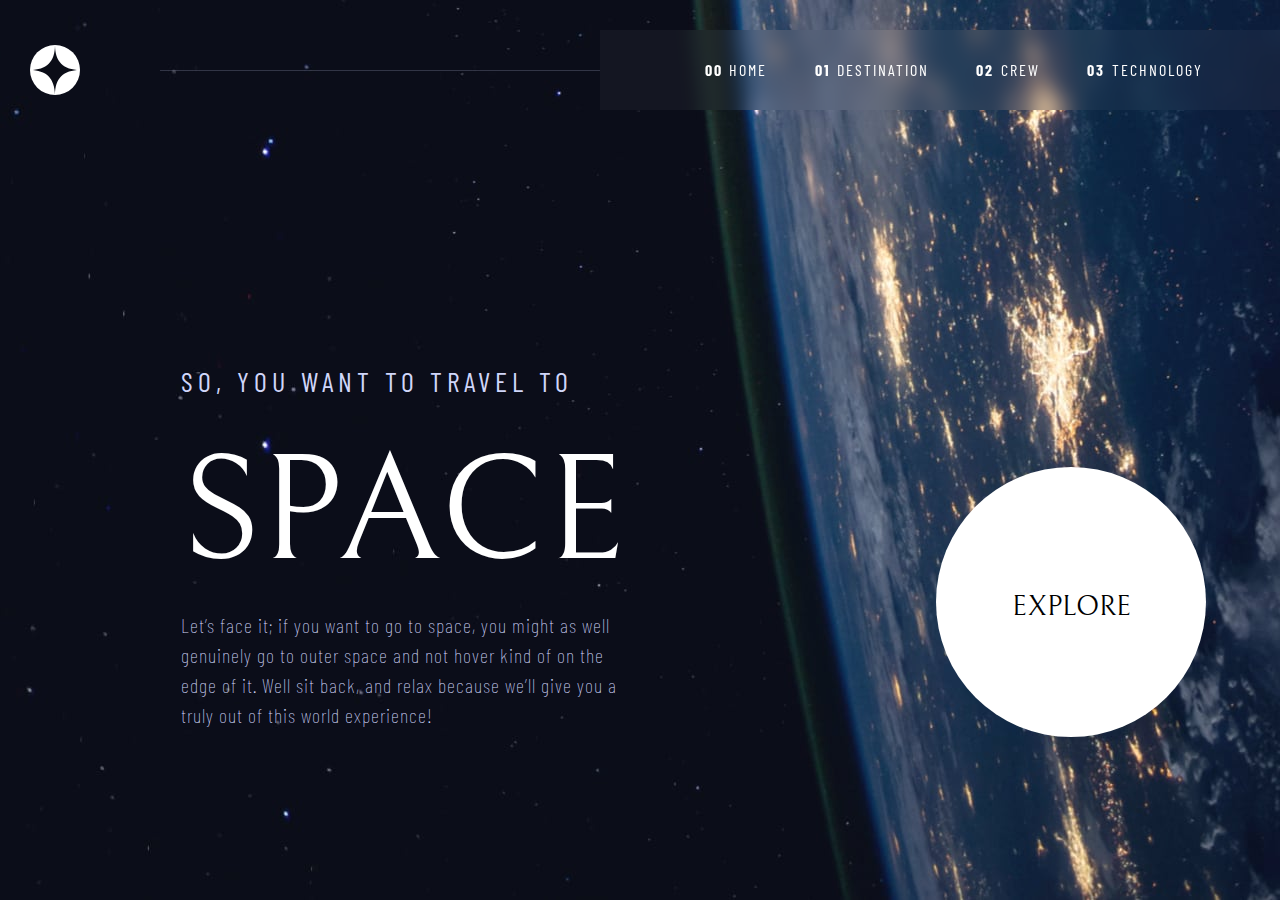
==== index.html @ 794c8fa1 "Add files via upload" ====
<!DOCTYPE html>
<html lang="en">
<head>
  <meta charset="UTF-8">
  <meta name="viewport" content="width=device-width, initial-scale=1.0">

  <link rel="icon" type="image/png" sizes="32x32" href="./assets/favicon-32x32.png">
  <link rel="stylesheet" href="style.css">
  
  <title>Frontend Mentor | Space tourism website</title>
</head>
<body>
  <header id="header">
    <div id="nav" class="nav-bar">
      <img src="./assets/shared/logo.svg" alt="company logo" id="logo">
      <span class="nav-line"></span>
      <nav class="parent-nav-bar">
        <img src="./assets/shared/icon-hamburger.svg" alt="" id="open-menu" class="mobile-nav open" aria-controls="parent-nav" aria-expanded="false">
        <ul id="parent-nav" class="ul-nav">
          <li><img src="./assets/shared/icon-close.svg" alt="" id="close-menu" class="mobile-nav close"></li>
          <li class="child-nav">
            <a href="./index.html" class="a-nav"><span class="num-nav" aria-hidden="true">00</span>Home</a>
          </li>
          <li class="child-nav">           
            <a href="./destination.html" class="a-nav"><span class="num-nav " aria-hidden="true">01</span>Destination</a>
          </li>
          <li class="child-nav">          
            <a href="./crew.html" class="a-nav"><span class="num-nav" aria-hidden="true">02</span>Crew</a>
          </li>
          <li class="child-nav">            
            <a href="./technology.html" class="a-nav"><span class="num-nav" aria-hidden="true">03</span>Technology</a>
          </li>
        </ul>
      </nav>

    </div>
  </header>
  <main>
    <div class="parent-div">
      <div class="child-1">
        <p class="small">
          So, you want to travel to
        </p>
        <p class="big">Space</p>
        <p class="small-2">Let’s face it; if you want to go to space, you might as well genuinely go to 
          outer space and not hover kind of on the edge of it. Well sit back, and relax 
          because we’ll give you a truly out of this world experience!
        </p>
      </div>
      <div class="child-2">
       
        <a href="destination.html" class="explore"><div class="button"><span class="explore-child">Explore</span></div></a>
        
      </div>
    </div>
  </main>

  <script src="script.js"></script>
</body>
</html>
---- style.css ----
@import url('https://fonts.googleapis.com/css2?family=Bellefair&display=swap');
@import url('https://fonts.googleapis.com/css2?family=Barlow+Condensed&family=Bellefair&display=swap');


* { 
    /*border: solid red 1px;*/
    margin: 0;
    padding: 0;
}

body {
    background-image: url(./assets/home/background-home-desktop.jpg);
    position: absolute;
    background-attachment: fixed;
    background-position: center;
    background-repeat: no-repeat;   
    background-size: cover;
    width: 100%;
    overflow-x: hidden;
}

.nav-bar {
    display: flex;
    margin: 30px 0;
}

#logo {
    width: 50px;
    height: 50px;
    margin-left: 30px;
    margin-top: 15px;
}

.nav-line {
    border-bottom: solid rgba(208, 214, 249, 0.2) 0.05px;
    width: 40em;
    position: relative;
    height: 0.01px;
    margin-top: 40px;
    margin-left: 5em;
}

.ul-nav {
    display: flex;
    flex-wrap: nowrap;
    justify-content: space-evenly;
    position: relative;
    list-style: none;
    background-color: rgba(255, 255, 255, 4%);
    backdrop-filter: blur(10px);
    height: 80px;
    width: 40em;
    padding: 0 30px 0 10px;
}

.mobile-nav {
    display: none;
}

a {
    text-decoration: none;
    color: #ffffff;
    text-transform: uppercase;
}

.num-nav {
    position: relative;
    color: #ffffff;
    font-weight: bold;
    margin-right: 0.4em;
    font-family: 'barlow condensed', sans-serif;
    font-size: 16px;
    letter-spacing: 2px;
}

li:hover {
    border-bottom: solid rgba(255, 255, 255, 0.5) 3px;
}

li.active {
    border-bottom: solid #ffffff 3px;
}

.a-nav {
    position: relative;
    top: 30px;
    font-family: 'barlow condensed', sans-serif;
    font-size: 16px;
    font-weight: 0.8em;
    letter-spacing: 2px;
}

.parent-div {
    display: flex;
    flex-wrap: nowrap;
    justify-content: space-evenly;
    width: 100%;
    margin: 0 auto;
}

.child-1 {
    color: #ffffff;
    width: 35%;
    margin: 14em 10em 10em 10em;
    position: relative;
}


.big {
    position: relative;
    top: 30px;
    font-size: 150px;
    text-transform: uppercase;
    font-family: 'Bellefair', sans-serif;
}

.small {
    font-size: 1.2em;
    text-transform: uppercase;
    font-family: 'barlow condensed', sans-serif;
    font-size: 28px;
    color: rgb(208, 214, 249);
    letter-spacing: 5px;
}

.small-2 {
    position: relative;
    top: 40px;
    font-family: 'barlow condensed', sans-serif;
    font-size: 20px;
    line-height: 30px;
    font-weight: lighter;
    letter-spacing: 1px;
    color: rgb(208, 214, 249);
}

.child-2 {
    position: relative;
    width: 35%;
    
}

.explore-child {
    position: relative;
    color: black;
    left: 28%;
    top: 46%;
    font-family: 'Bellefair', sans-serif;
    font-size: 28px;
}

.button {
    position: relative;
    background-color: #ffffff;
    height: 270px;
    width: 270px;
    border-radius: 50%;
    top: 46%;
    left: 28%;
   
}

.button::before {
    content: '';
    background: rgba(255, 255, 255, 10%);
    position: absolute;
    height: 100%;
    width: 100%;
    border-radius: 50%;
    z-index: -1;
    transition: opacity 500ms linear, transform 750ms ease-in-out;
    opacity: 0;
}

.button:hover::before,
.button:focus::before {
    opacity: 1;
    transform: scale(1.5);
}

@media (max-width:1000px) {
    body {
        background-image: url(./assets/home/background-home-tablet.jpg);
        position: absolute;
        width: 100%;
        margin: 0;
    }
    
    .nav-bar {
        display: flex;
        margin: 0;
    }
    
    #logo {
        width: 50px;
        height: 50px;
        margin-left: 30px;
        margin-top: 20px;
    }
    
    .nav-line {
        visibility: hidden;
    }
    
    .ul-nav {
        display: flex;
        flex-wrap: nowrap;
        justify-content: space-evenly;
        position: relative;
        list-style: none;
        background-color: rgba(255, 255, 255, 4%);
        backdrop-filter: blur(10px);
        height: 90px;
        width: 25em;
        
    }
    
    .mobile-nav {
        display: none;
    }
    
    a {
        text-decoration: none;
        color: #ffffff;
        text-transform: uppercase;
    }
    
    .num-nav {
        display: none;
    }
    
    li:hover {
        padding: 0;
        border-bottom: solid rgba(255, 255, 255, 0.6) 3px;
    }
    
    li.active {
        border-bottom: solid #ffffff 3px;
        padding: 0;
    }
    
    .a-nav {
        position: relative;
        top: 35px;
        font-family: 'barlow condensed', sans-serif;
        font-size: 16px;
        font-weight: 0.8em;
        letter-spacing: 2px;
    }
    
    .parent-div {
        display: flex;
        flex-wrap: nowrap;
        justify-content: space-between;
        flex-direction: column;
        width: 100%;
        margin: 0;
    }
    
    .child-1 {
        color: #ffffff;
        width: 100%;
        margin: 0;
        padding-top: 100px;
        text-align: center;
        position: relative;
    }
    
    
    .small {
        font-size: 1.2em;
        text-transform: uppercase;
        font-family: 'barlow condensed', sans-serif;
        color: rgb(208, 214, 249);
        letter-spacing: 4px;
    }
    
    .small-2 {
        position: relative;
        top: 30px;
        font-family: 'barlow condensed', sans-serif;
        font-size: 18px;
        line-height: 30px;
        font-weight: lighter;
        letter-spacing: 1px;
        margin: 0 150px;
        color: rgb(208, 214, 249);
    }
    
    .child-2 {
        position: relative;
        width: 100%;
        top: 100px;
        padding-bottom: 50px;
    }
    
    .explore-child {
        position: relative;
        color: black;
        left: 22%;
        top: 46%;
        font-family: 'Bellefair', sans-serif;
        font-size: 30px;
        letter-spacing: 2px;
        font-weight: 400;
    }
    
    .button {
        position: relative;
        background-color: #ffffff;
        height: 250px;
        width: 250px;
        border-radius: 50%;
        margin: 0 auto;
        left: 0;
        
       
    }
    
@media (max-width: 550px) {
        body {
            background-image: url(./assets/home/background-home-mobile.jpg);
            position: absolute;
            margin: 0 auto;
            width:  100%;  
        }
        
        .nav-bar {
            display: flex;
            margin: 0;
            width: 100%;
        }
        
        #logo {
            width: 40px;
            height: 40px;
            margin-left: 30px;
            margin-top: 25px;
        }
        
        .nav-line {
            display: none;
        }
        
        .ul-nav {
            display: none;
            justify-content: start;
            flex-direction: column;
            position: fixed;
            list-style: none;
            background-color: rgba(255, 255, 255, 10%);
            backdrop-filter: blur(20px);
            z-index: 1000;
            height: 660px;
            margin-left: 15%;
            width: 60%;
            left: 20%;
            transition: transform 500ms ease-in-out;
        }

        .a-nav {
            position: relative;
            top: 75px;
            line-height: 60px;
            font-family: 'barlow condensed', sans-serif;
            font-size: 16px;
            font-weight: 0.8em;
            letter-spacing: 3px;
            left: 10%;
            width: 90%;
        }

        .ul-nav.active {
            display: flex;
        }
        
        .mobile-nav {
            display: inline;
        }

        .close {
            position: absolute;
            top:  28px;
            left: 75%;
        }

        .open {
            display: block;
            position: absolute;
            top:  30px;
            left: 85%;
        }

        .open.active {
            display: none;
        }
        
        a {
            text-decoration: none;
            color: #ffffff;
            text-transform: uppercase;
        }
        
        .num-nav {
            display: inline;
            letter-spacing: 3px;
        }
        
        li:hover {
            padding: 0;
            border-bottom: 0px;
        }
        
        li.active {
            border-bottom: 0;
            padding: 0;
        }

        .parent-div {
            display: flex;
            flex-wrap: nowrap;
            position: absolute;
            justify-content: space-between;
            flex-direction: column;
            width: 100%;
            margin: 0 auto;
        }
        
        .child-1 {
            color: #ffffff;
            width: 98%;
            margin: 0;
            padding-top: 2em;
            text-align: center;
            position: relative;
        }
        
        
        .small {
            font-size: 1.1em;
            text-transform: uppercase;
            font-family: 'barlow condensed', sans-serif;
            color: rgb(208, 214, 249);
            letter-spacing: 4px;
        }

          
        .big {
            position: relative;
            top: 25px;
            font-size: 6em;
            text-transform: uppercase;
            font-family: 'Bellefair', sans-serif;
        }
        
        
        .small-2 {
            position: relative;
            top: 55px;
            font-family: 'barlow condensed', sans-serif;
            font-size: 16px;
            line-height: 25px;
            font-weight: lighter;
            letter-spacing: 1px;
            margin: 0 30px;
            color: rgb(208, 214, 249);
        }
        
        .child-2 {
            position: relative;
            width: 98%;
            top: 150px;
            padding-bottom: 80px ;
        }
        
        .explore-child {
            position: relative;
            color: black;
            left: 20%;
            top: 45%;
            font-family: 'Bellefair', sans-serif;
            font-size: 18px;
            letter-spacing: 2px;
            font-weight: 400;
        }
        
        .button {
            position: relative;
            background-color: #ffffff;
            height: 160px;
            width: 160px;
            border-radius: 50%;
            margin: 0 auto;
            left: 0;
           
        }
    }
}
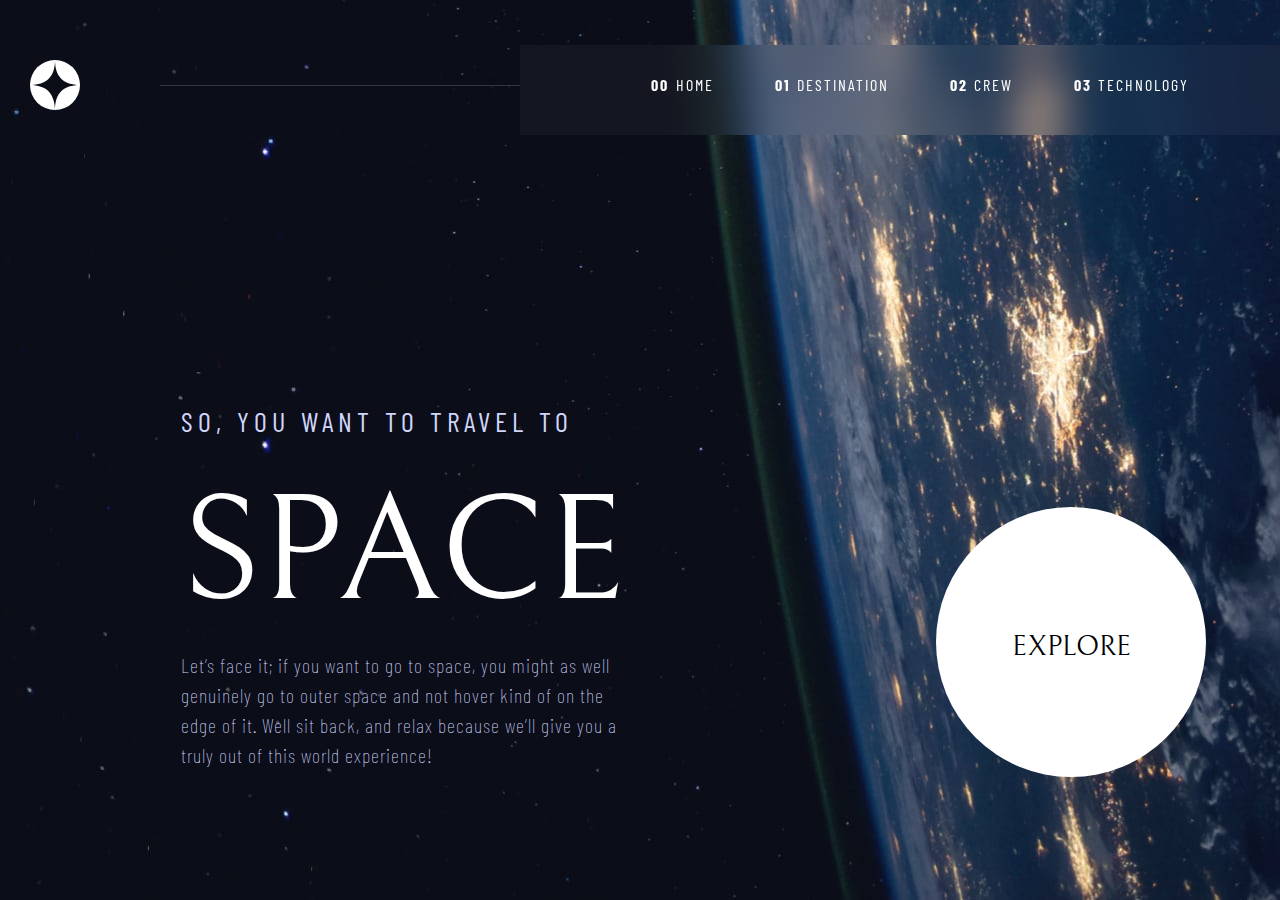
==== commit 71da210f: "Update index.html" ====
--- a/index.html
+++ b/index.html
@@ -18,7 +18,7 @@
         <img src="./assets/shared/icon-hamburger.svg" alt="" id="open-menu" class="mobile-nav open" aria-controls="parent-nav" aria-expanded="false">
         <ul id="parent-nav" class="ul-nav">
           <li><img src="./assets/shared/icon-close.svg" alt="" id="close-menu" class="mobile-nav close"></li>
-          <li class="child-nav">
+          <li class="child-nav active">
             <a href="./index.html" class="a-nav"><span class="num-nav" aria-hidden="true">00</span>Home</a>
           </li>
           <li class="child-nav">           
@@ -57,4 +57,4 @@
 
   <script src="script.js"></script>
 </body>
-</html>+</html>
--- a/style.css
+++ b/style.css
@@ -22,7 +22,7 @@
 
 .nav-bar {
     display: flex;
-    margin: 30px 0;
+    margin: 45px 0;
 }
 
 #logo {
@@ -33,7 +33,7 @@
 }
 
 .nav-line {
-    border-bottom: solid rgba(208, 214, 249, 0.2) 0.05px;
+    border-bottom: solid rgba(208, 214, 249, 0.2) 0.1px;
     width: 40em;
     position: relative;
     height: 0.01px;
@@ -47,11 +47,18 @@
     justify-content: space-evenly;
     position: relative;
     list-style: none;
-    background-color: rgba(255, 255, 255, 4%);
-    backdrop-filter: blur(10px);
-    height: 80px;
-    width: 40em;
+    background-color: rgba(255, 255, 255, 5%);
+    /*backdrop-filter: blur(10px);*/
+    height: 90px;
+    width: 45em;
     padding: 0 30px 0 10px;
+}
+
+@supports (backdrop-filter: blur(10px)) {
+.ul-nav {
+    background: rgba(255, 255, 255, 4%);
+    backdrop-filter: blur(20px);
+    }
 }
 
 .mobile-nav {
@@ -78,7 +85,7 @@
     border-bottom: solid rgba(255, 255, 255, 0.5) 3px;
 }
 
-li.active {
+li:active {
     border-bottom: solid #ffffff 3px;
 }
 
@@ -318,7 +325,7 @@
        
     }
     
-@media (max-width: 550px) {
+@media (max-width: 650px) {
         body {
             background-image: url(./assets/home/background-home-mobile.jpg);
             position: absolute;
@@ -335,7 +342,7 @@
         #logo {
             width: 40px;
             height: 40px;
-            margin-left: 30px;
+            margin-left: 25px;
             margin-top: 25px;
         }
         
@@ -349,14 +356,21 @@
             flex-direction: column;
             position: fixed;
             list-style: none;
-            background-color: rgba(255, 255, 255, 10%);
-            backdrop-filter: blur(20px);
+            background-color: rgba(10, 10, 20, 90%);
+            /*backdrop-filter: blur(20px);*/
             z-index: 1000;
             height: 660px;
             margin-left: 15%;
             width: 60%;
             left: 20%;
             transition: transform 500ms ease-in-out;
+        }
+
+        @supports (backdrop-filter: blur(20px)) {
+            .ul-nav {
+                background: rgba(255, 255, 255, 10%);
+                backdrop-filter: blur(20px);
+            }
         }
 
         .a-nav {
@@ -373,6 +387,7 @@
 
         .ul-nav.active {
             display: flex;
+            transition: 500ms ease-in-out;
         }
         
         .mobile-nav {
@@ -389,7 +404,7 @@
             display: block;
             position: absolute;
             top:  30px;
-            left: 85%;
+            left: 90%;
         }
 
         .open.active {
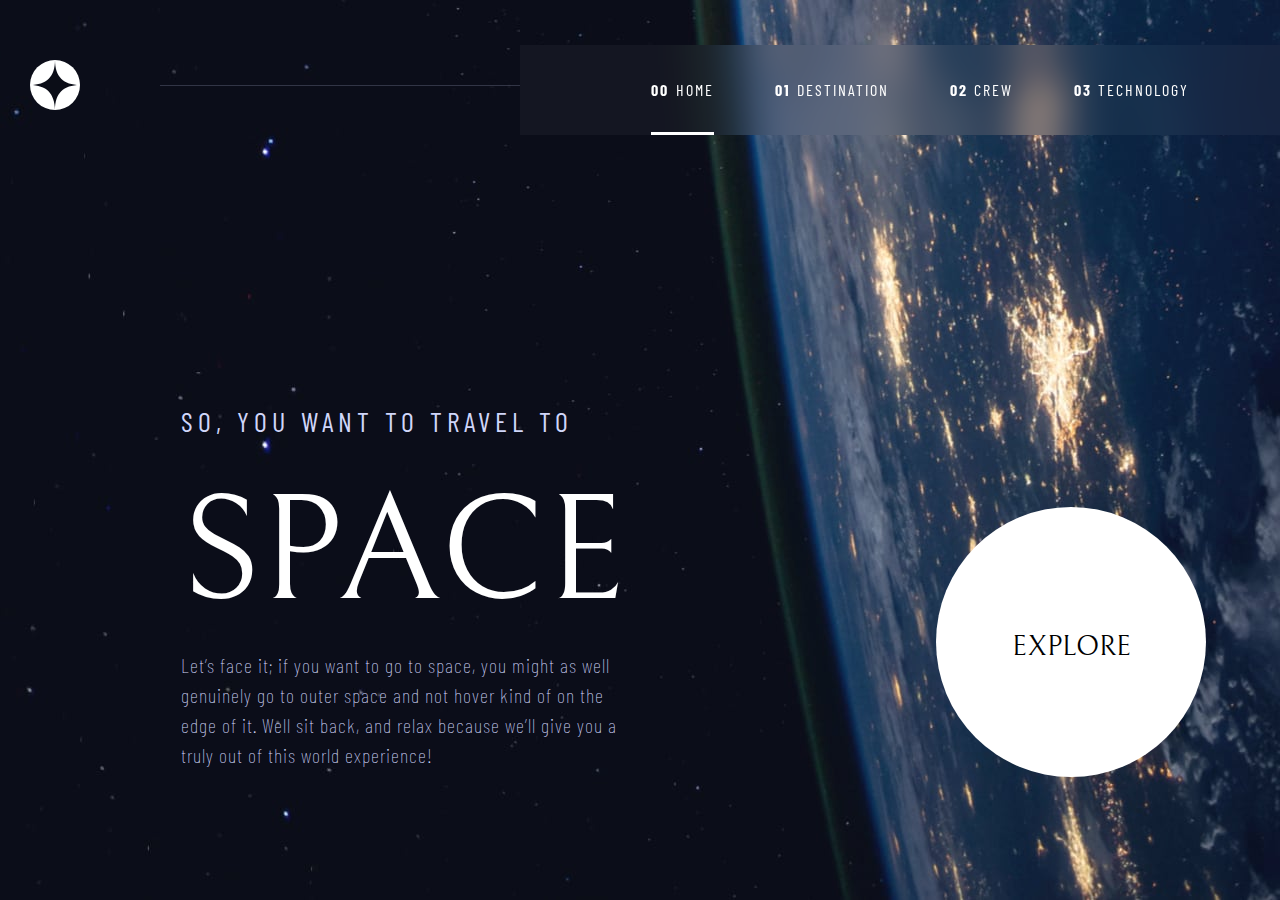
==== commit 864cbe81: "Update index.html" ====
--- a/index.html
+++ b/index.html
@@ -7,6 +7,9 @@
   <link rel="icon" type="image/png" sizes="32x32" href="./assets/favicon-32x32.png">
   <link rel="stylesheet" href="style.css">
   
+   <script async src="https://pagead2.googlesyndication.com/pagead/js/adsbygoogle.js?client=ca-pub-6857296876195347"
+     crossorigin="anonymous"></script>
+
   <title>Frontend Mentor | Space tourism website</title>
 </head>
 <body>
--- a/style.css
+++ b/style.css
@@ -11,7 +11,6 @@
 
 body {
     background-image: url(./assets/home/background-home-desktop.jpg);
-    position: absolute;
     background-attachment: fixed;
     background-position: center;
     background-repeat: no-repeat;   
@@ -85,13 +84,13 @@
     border-bottom: solid rgba(255, 255, 255, 0.5) 3px;
 }
 
-li:active {
+.active {
     border-bottom: solid #ffffff 3px;
 }
 
 .a-nav {
     position: relative;
-    top: 30px;
+    top: 35px;
     font-family: 'barlow condensed', sans-serif;
     font-size: 16px;
     font-weight: 0.8em;
@@ -189,7 +188,6 @@
 @media (max-width:1000px) {
     body {
         background-image: url(./assets/home/background-home-tablet.jpg);
-        position: absolute;
         width: 100%;
         margin: 0;
     }
@@ -235,16 +233,6 @@
     
     .num-nav {
         display: none;
-    }
-    
-    li:hover {
-        padding: 0;
-        border-bottom: solid rgba(255, 255, 255, 0.6) 3px;
-    }
-    
-    li.active {
-        border-bottom: solid #ffffff 3px;
-        padding: 0;
     }
     
     .a-nav {
@@ -328,7 +316,6 @@
 @media (max-width: 650px) {
         body {
             background-image: url(./assets/home/background-home-mobile.jpg);
-            position: absolute;
             margin: 0 auto;
             width:  100%;  
         }
@@ -427,9 +414,8 @@
             border-bottom: 0px;
         }
         
-        li.active {
-            border-bottom: 0;
-            padding: 0;
+        .active {
+            border-bottom: none;
         }
 
         .parent-div {
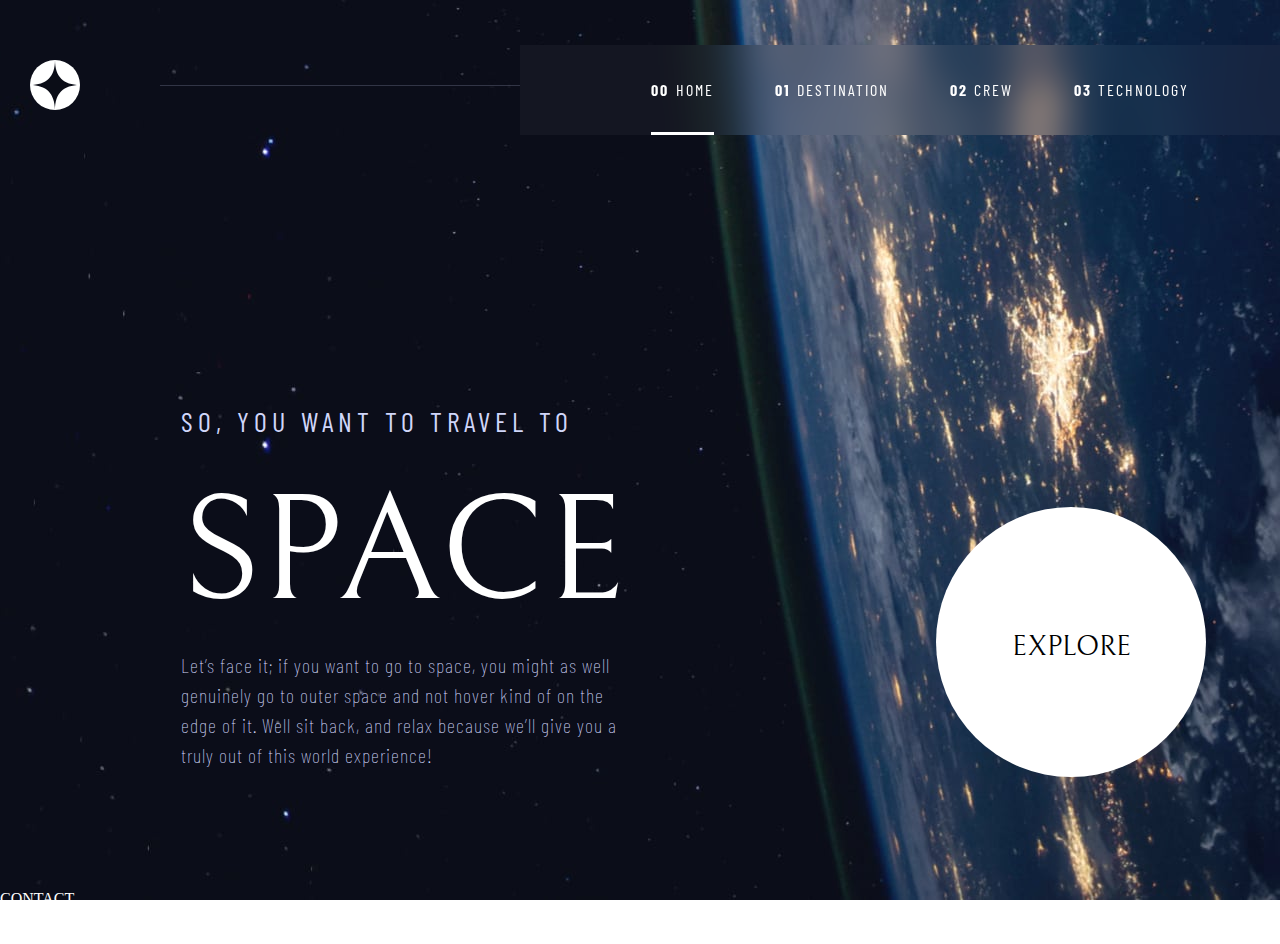
==== commit 4c348bd0: "Rename home.html to index.html" ====
--- a/index.html
+++ b/index.html
@@ -57,7 +57,13 @@
       </div>
     </div>
   </main>
-
+  <footer>
+    <ul class="parent-footer">
+        <li class="child-footer"><a href="../contact-us-page/contact-us.html" target="_blank" class="a-footer">Contact</a></li>
+        <li class="child-footer"><a href="../terms-page/terms.html" target="_blank" class="a-footer">Terms</a></li>
+        <li class="child-footer"><a href="../privacy-page/privacy.html" target="_blank" class="a-footer">Privacy Policy</a></li>
+    </ul>
+</footer>
   <script src="script.js"></script>
 </body>
 </html>
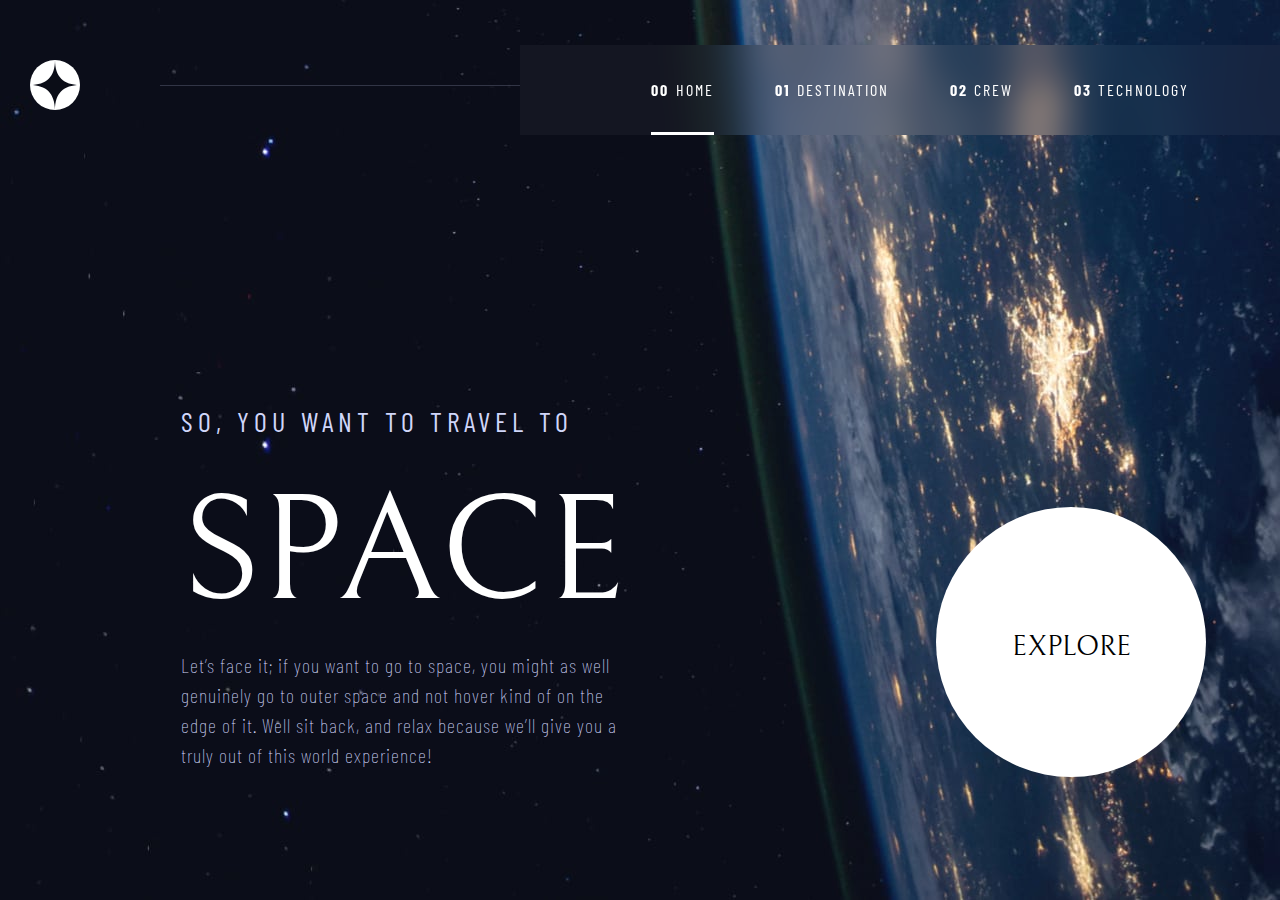
==== commit 3b74512e: "Update index.html" ====
--- a/index.html
+++ b/index.html
@@ -57,13 +57,6 @@
       </div>
     </div>
   </main>
-  <footer>
-    <ul class="parent-footer">
-        <li class="child-footer"><a href="../contact-us-page/contact-us.html" target="_blank" class="a-footer">Contact</a></li>
-        <li class="child-footer"><a href="../terms-page/terms.html" target="_blank" class="a-footer">Terms</a></li>
-        <li class="child-footer"><a href="../privacy-page/privacy.html" target="_blank" class="a-footer">Privacy Policy</a></li>
-    </ul>
-</footer>
   <script src="script.js"></script>
 </body>
 </html>
--- a/style.css
+++ b/style.css
@@ -183,6 +183,27 @@
 .button:focus::before {
     opacity: 1;
     transform: scale(1.5);
+}
+
+.parent-footer {position: relative;
+    list-style: none;
+    display: flex;
+    justify-content: center;
+    background-color: rgb(19, 19, 39);
+    padding: 0;
+    margin: 0;
+    margin-top: 100px;
+}
+
+.a-footer {
+    text-decoration: none;
+    font-size: 20px;
+    font-family: 'Barlow Condensed', sans-serif;
+    color: #fff;
+}
+
+.child-footer {
+    margin: 25px 10px;
 }
 
 @media (max-width:1000px) {
@@ -496,6 +517,18 @@
             left: 0;
            
         }
-    }
-}
-
+    
+         .parent-footer {
+        margin-top: 650px;
+    }
+
+    .a-footer {
+        font-size: 16px;
+    }
+    
+    .child-footer {
+        margin: 15px 10px;
+    }
+    }
+}
+
